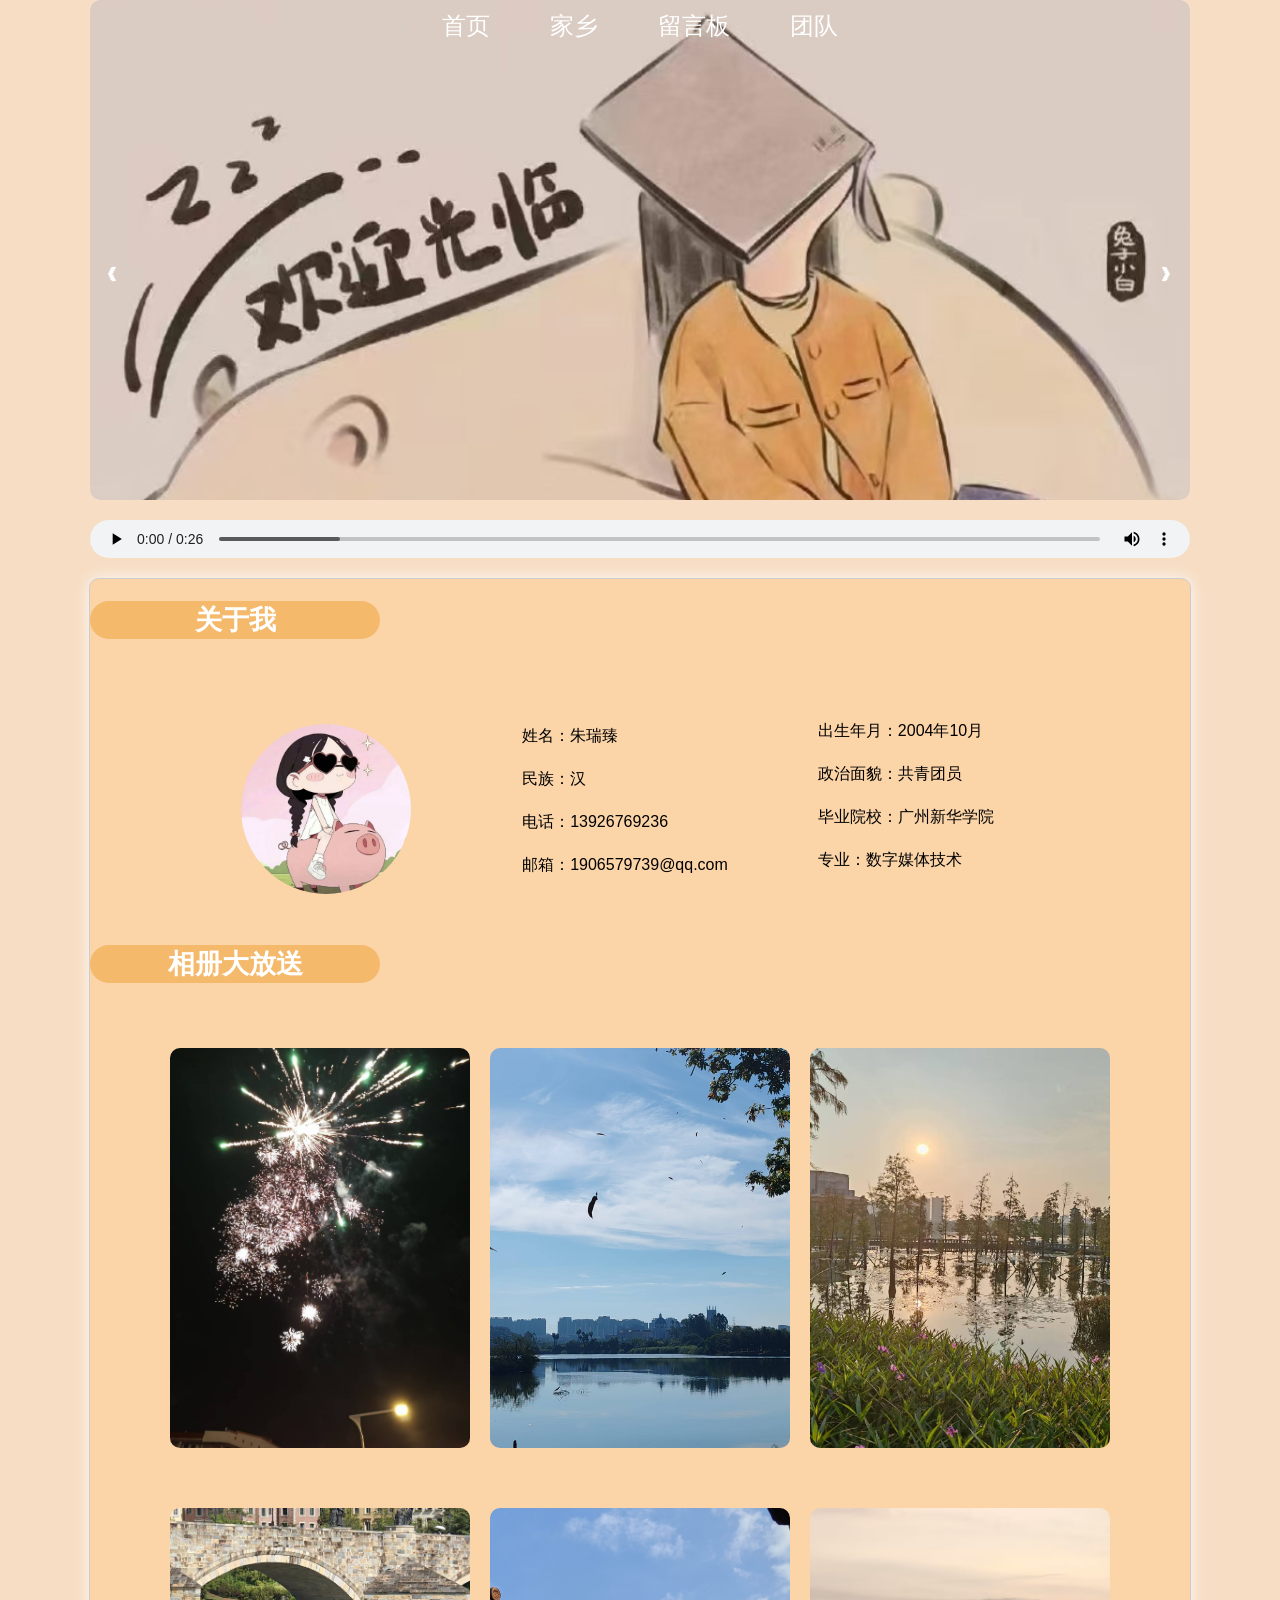
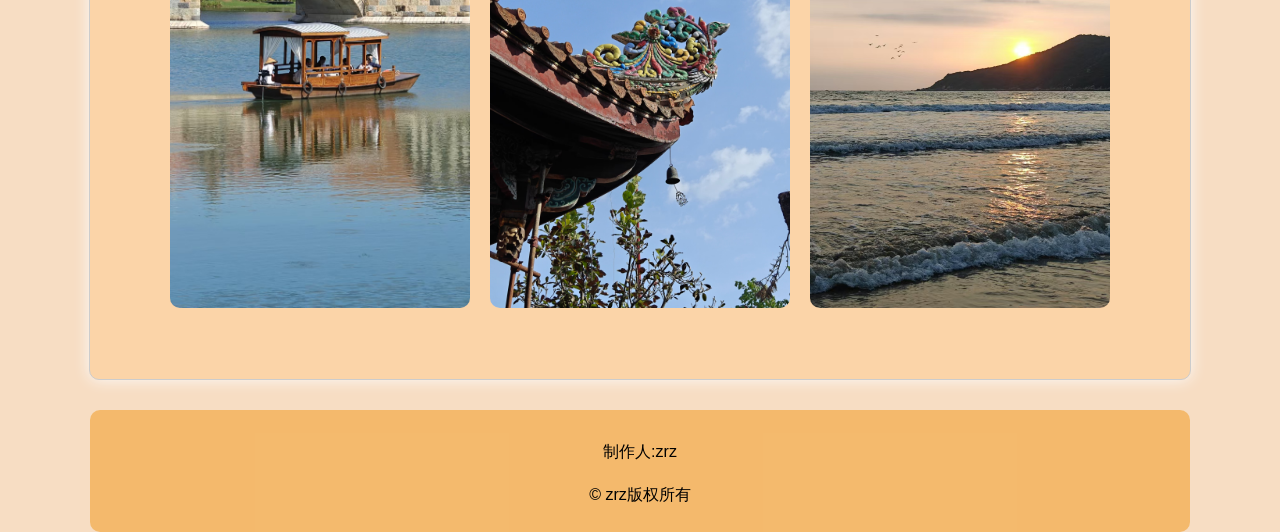
==== index.html @ e739d10a "Add files via upload" ====
<!DOCTYPE html>
<html lang="zh-CN">
<head>
    <meta charset="UTF-8">
    <meta name="viewport" content="width=device-width, initial-scale=1.0">
    <title>个人主页</title>
    <link rel="stylesheet" href="./index.css">
</head>
<body>
<header class="header">
    <div class="slider">
        <div class="slides">
            <div class="slide" id="slide1" style="display: block;">
                <img src="./图片/壁纸1.jpg" alt="壁纸1">
            </div>
            <div class="slide" id="slide2">
                <img src="./图片/壁纸2.jpg" alt="壁纸2">
            </div>
            <div class="slide" id="slide3">
                <img src="./图片/壁纸3.jpg" alt="壁纸3">
            </div>
        </div>
        <a class="prev" onclick="changeSlide(-1)">&#10094;</a>
        <a class="next" onclick="changeSlide(1)">&#10095;</a>
    </div>
</header>
<audio src="./20241006_235935.wav" autoplay controls></audio>
<div class="nav">
        <a href="./index.html">首页</a>
        <a href="./hometown.html">家乡</a>
        <a href="./message.html">留言板</a>
        <a href="">团队</a>
</div>
<span>
<div class="tt">
<h2>关于我</h2>
</div>
<div class="profile">
    <img src="./图片/头像.jpg" alt="Profile Picture"> 
    <div class="profile-info">
        <div class="profile-text">
            <p>姓名：朱瑞臻</p>
            <p>民族：汉</p>
            <p>电话：13926769236</p>
            <p>邮箱：1906579739@qq.com</p>
        </div>
        <div class="profile-text1">
            <p>出生年月：2004年10月</p>
            <p>政治面貌：共青团员</p>
            <p>毕业院校：广州新华学院</p>
            <p>专业：数字媒体技术</p>
        </div>
    </div>
</div>
<div class="tt">
<h2>相册大放送</h2>
</div>
<div class="gallery">
<div class="card" onclick="flipCard(this)">
    <div class="front" style="background-image: url(./图片/01.jpg);"></div>
    <div class="back"><h3>过年放烟花<br>2024年2月10日</h3></div>
</div>
<div class="card" onclick="flipCard(this)">
    <div class="front" style="background-image: url(./图片/02.jpg);"></div>
    <div class="back"><h3>松山湖<br>2023年12月10日</h3></div>
</div>
<div class="card" onclick="flipCard(this)">
    <div class="front" style="background-image: url(./图片/03.jpg);"></div>
    <div class="back"><h3>华阳湖<br>2023年11月26日</h3></div>
</div>
</div>
<div class="gallery">
    <div class="card" onclick="flipCard(this)">
        <div class="front" style="background-image: url(./图片/04.jpg);"></div>
        <div class="back"><h3>松山湖<br>2023年12月10日</h3></div>
    </div>
    <div class="card" onclick="flipCard(this)">
        <div class="front" style="background-image: url(./图片/05.jpg);"></div>
        <div class="back"><h3>开元寺<br>2023年10月4日</h3></div>
    </div>
    <div class="card" onclick="flipCard(this)">
        <div class="front" style="background-image: url(./图片/06.jpg);"></div>
        <div class="back"><h3>南澳岛<br>2023年10月3日</h3></div>
    </div>
</div>
</span>
<div id="back-to-top" title="返回顶部" class="yy">👆</div>
<footer>
    <p>制作人:zrz</p>
    <p>© zrz版权所有</p>
</footer>
</body>
<script src="./scip.js"></script>
</html>
---- index.css ----
body {
    font-family: Arial, sans-serif;
    margin: 0;
    padding: 0;
    display: grid;
    place-items: center;
    height: 100vh;
    background-color: #f7dcc1f4;
}
.nav {
    position: fixed;
    top: 0;
    width: 1200px;
    background-color: transparent;
    z-index: 1000; /* 确保导航栏在最上面 */
    display: flex;
    justify-content: center;
    padding: 10px 0;
}
.nav a {
    color:white;
    padding: 0 20px;
    text-decoration: none;
    margin: 0 10px;
}
.nav a:hover {
    background-color: #f7eabe;
}
.profile {
    display: flex;
    justify-content: center;
    padding: 20px;
    margin-top: 35px; /* 确保个人简介与固定导航栏之间有间隔 */
}
.profile-info {
    display: flex;
    flex-direction: row;
    justify-content: space-between;
    max-width: 800px; /* 根据需要调整宽度 */
}
.profile-text {
    flex: 1;
    margin: 10px 45px;
}
.profile-text1 {
    flex: 1;
    margin: 5px 45px;
}
.profile img {
    border-radius: 50%;
    width: 170px;
    height: 170px;
    margin-right: 66px;
    margin-top: 30px;
}
.gallery {
    display: flex;
    flex-wrap: wrap;
    justify-content: center;
    padding: 20px;
}
.gallery img {
    width: 250px;
    height: 290px;
    margin: 10px;
    border-radius: 5px;
}
footer {
    background-color: #f4b869f4;
    color: white;
    text-align: center;
    padding: 10px;
    width: 1080px;
    border-radius: 10px;
}
p{
    margin-top:22px;
    color: black;
}
a{
    font-size: 1.5em;
    font-weight: 3em;
}
.tt{
 width: 290px;
 line-height: 38px;
 background-color: #f4b869f4;
 color: #fff;
 font-size: 18px;
 margin-bottom: 35px;
 border-radius: 20px;
 text-align: center;
}
.card {
    position: relative;
    transform-style: preserve-3d;
    width: 300px;
    height: 400px;
    margin: 10px;
    transition: transform 0.6s; /* 添加过渡效果 */
    cursor: pointer; /* 鼠标悬停时显示指针 */
    transform: rotateY(0deg);
}
.card div {
    position: absolute;
    left: 0;
    top: 0;
    width: 100%;
    height: 100%;
    backface-visibility: hidden;
}
.front {
    background-size: cover;
    background-position: center;
    border-radius: 10px;
}
.back {
    background-color: #fce2c7; /* 背后文字的背景颜色 */
    color: white; /* 背后文字的颜色 */
    display: flex;
    justify-content: center;
    align-items: center;
    transform: rotateY(180deg);
    text-align: center;
    border-radius: 10px;
}
h3{
    font-size:25px;
    font-family: '楷体';
    
}


.header,
.slider {
    width:1100px;
    height: 500px; /* 根据需要调整 */
    overflow: hidden;
    border-radius: 10px;
    margin-bottom: 20px;
}

.slides {
    display: flex;
    width: 300%; /* 根据图片数量调整 */
    transition: transform 0.5s ease;
}

.slide {
    width: 100%;
    flex: 0 0 auto;
}

.header img {
    width: auto;
    height: 100%;
    object-fit: contain;
}

.prev, .next {
    cursor: pointer;
    position: absolute;
    top: 30%;
    width: auto;
    padding: 16px;
    margin-top: -22px;
    color: white;
    font-weight: bold;
    font-size: 18px;
    transition: 0.6s ease;
    border-radius: 0 3px 3px 0;
    user-select: none;
}
.next {
    margin-left: 1055px;
    border-radius: 3px 0 0 3px;
}
span{
    margin-top: 20px;
    margin-bottom: 30px;
    border-radius: 10px;
    width: 1100px;
    height: 1400px;
    background-color: #fbd4a8;
    box-shadow: 0 0px 15px rgba(251, 250, 250, 1); overflow-x: auto; /* 当内容超出容器高度时显示垂直滚动条 */
    overflow-y: hidden;
    white-space: nowrap;
    border: 1px solid #ccc; /* 为了更清楚地看到容器的边界 */
}
.back-to-top {
    position: fixed;
    bottom: 20px;
    right: 20px;
    display: none;
    padding: 10px 15px;
    border: none;
    background-color: #fdb267;
    color: white;
    cursor: pointer;
    border-radius: 5px;
    z-index: 1000;
}
.yy{
    font-size: 30px;
    margin-bottom: 15px;
}
audio{
    width: 1100px;
    height: 38px;
}
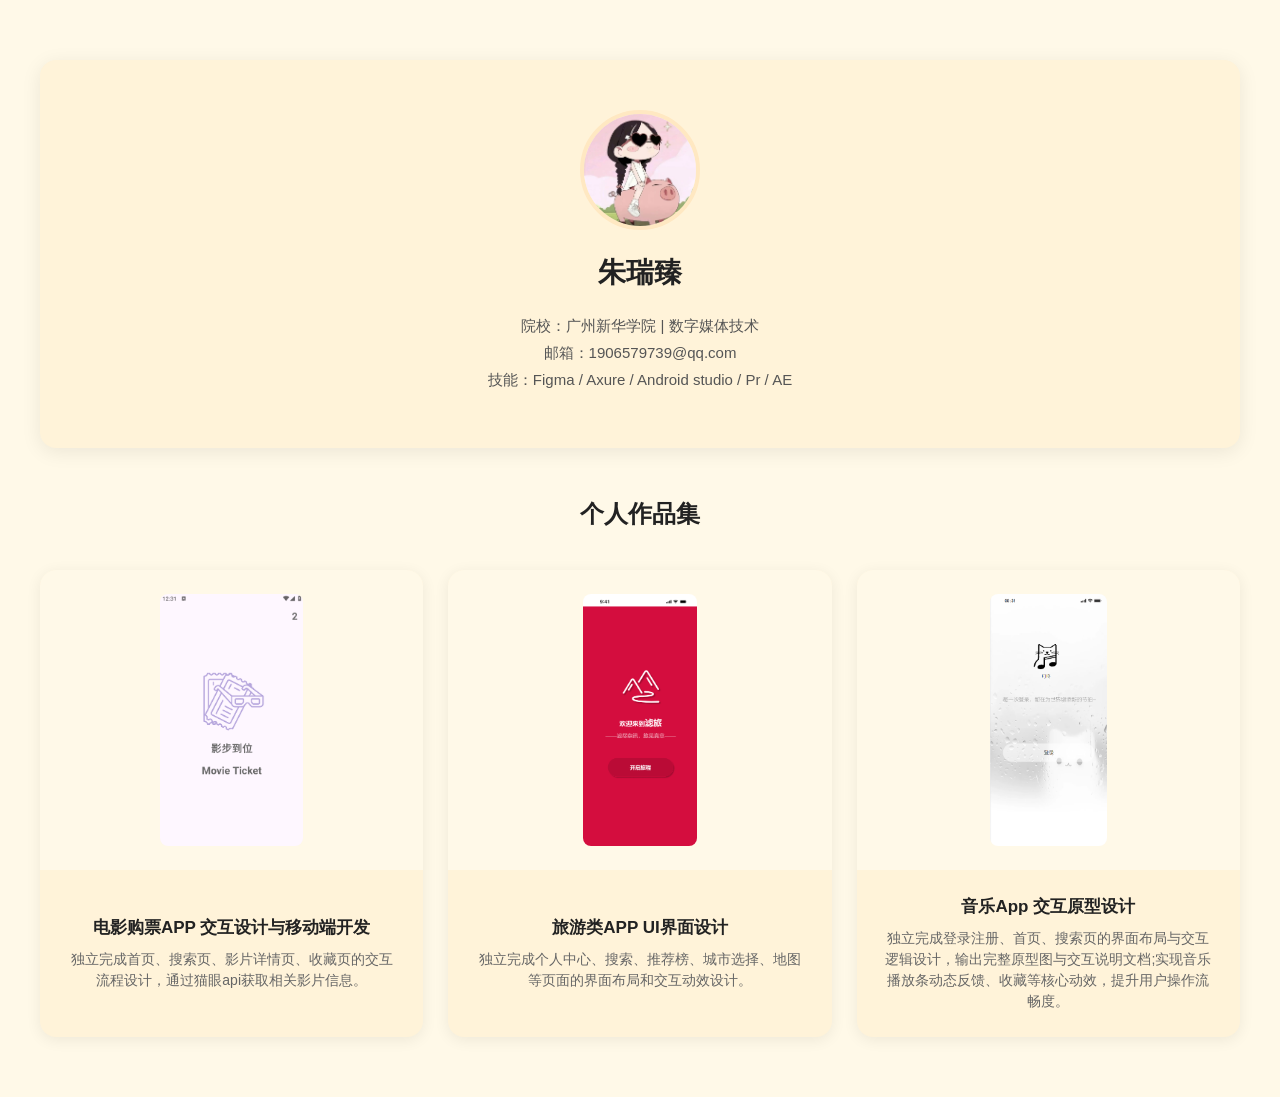
==== commit d0fffb45: "Add files via upload" ====
--- a/index.html
+++ b/index.html
@@ -3,92 +3,70 @@
 <head>
     <meta charset="UTF-8">
     <meta name="viewport" content="width=device-width, initial-scale=1.0">
-    <title>个人主页</title>
-    <link rel="stylesheet" href="./index.css">
+    <title>个人简历 & 作品集</title>
+    <link rel="stylesheet" href="index.css">
 </head>
 <body>
-<header class="header">
-    <div class="slider">
-        <div class="slides">
-            <div class="slide" id="slide1" style="display: block;">
-                <img src="./图片/壁纸1.jpg" alt="壁纸1">
+    <div class="wrap">
+        <!-- 个人信息区域 -->
+        <section class="info-section">
+            <div class="avatar">
+                <img src="./图片/头像.jpg" alt="头像">
             </div>
-            <div class="slide" id="slide2">
-                <img src="./图片/壁纸2.jpg" alt="壁纸2">
+            <h2 class="name">朱瑞臻</h2>
+            <div class="contact">
+                <p>院校：广州新华学院 | 数字媒体技术</p>
+                <p>邮箱：1906579739@qq.com</p>
+                <p>技能：Figma / Axure / Android studio / Pr / AE</p>
             </div>
-            <div class="slide" id="slide3">
-                <img src="./图片/壁纸3.jpg" alt="壁纸3">
+        </section>
+
+        <!-- 作品集标题 -->
+        <div class="works-title">
+            <h3>个人作品集</h3>
+        </div>
+
+        <!-- 3个作品同一行 -->
+        <div class="works-list">
+            <!-- 作品1 -->
+             <a href="ybdw.html"> 
+            <div class="work-card">
+                <div class="work-img">
+                    <img src="./图片/11.png" alt="作品截图">
+                </div>
+                <div class="work-desc">
+                    <h4>电影购票APP 交互设计与移动端开发</h4>
+                    <p>独立完成首页、搜索页、影片详情页、收藏页的交互流程设计，通过猫眼api获取相关影片信息。</p>
+                </div>
             </div>
-        </div>
-        <a class="prev" onclick="changeSlide(-1)">&#10094;</a>
-        <a class="next" onclick="changeSlide(1)">&#10095;</a>
-    </div>
-</header>
-<audio src="./20241006_235935.wav" autoplay controls></audio>
-<div class="nav">
-        <a href="./index.html">首页</a>
-        <a href="./hometown.html">家乡</a>
-        <a href="./message.html">留言板</a>
-        <a href="">团队</a>
-</div>
-<span>
-<div class="tt">
-<h2>关于我</h2>
-</div>
-<div class="profile">
-    <img src="./图片/头像.jpg" alt="Profile Picture"> 
-    <div class="profile-info">
-        <div class="profile-text">
-            <p>姓名：朱瑞臻</p>
-            <p>民族：汉</p>
-            <p>电话：13926769236</p>
-            <p>邮箱：1906579739@qq.com</p>
-        </div>
-        <div class="profile-text1">
-            <p>出生年月：2004年10月</p>
-            <p>政治面貌：共青团员</p>
-            <p>毕业院校：广州新华学院</p>
-            <p>专业：数字媒体技术</p>
+             </a>
+
+            <!-- 作品2 -->
+             <a href="ll.html"> 
+            <div class="work-card">
+                <div class="work-img">
+                    <img src="./图片/10.png" alt="作品截图">
+                </div>
+                <div class="work-desc">
+                    <h4>旅游类APP UI界面设计</h4>
+                    <p>独立完成个人中心、搜索、推荐榜、城市选择、地图等页面的界面布局和交互动效设计。</p>
+                </div>
+            </div>
+             </a>
+
+            <!-- 作品3 -->
+             <a href="dd.html"> 
+            <div class="work-card">
+                <div class="work-img">
+                    <img src="./图片/6.png" alt="作品截图">
+                </div>
+                <div class="work-desc">
+                    <h4>音乐App 交互原型设计</h4>
+                    <p>独立完成登录注册、首页、搜索页的界面布局与交互逻辑设计，输出完整原型图与交互说明文档;实现音乐播放条动态反馈、收藏等核心动效，提升用户操作流畅度。</p>
+                </div>
+            </div>
+            </a>
         </div>
     </div>
-</div>
-<div class="tt">
-<h2>相册大放送</h2>
-</div>
-<div class="gallery">
-<div class="card" onclick="flipCard(this)">
-    <div class="front" style="background-image: url(./图片/01.jpg);"></div>
-    <div class="back"><h3>过年放烟花<br>2024年2月10日</h3></div>
-</div>
-<div class="card" onclick="flipCard(this)">
-    <div class="front" style="background-image: url(./图片/02.jpg);"></div>
-    <div class="back"><h3>松山湖<br>2023年12月10日</h3></div>
-</div>
-<div class="card" onclick="flipCard(this)">
-    <div class="front" style="background-image: url(./图片/03.jpg);"></div>
-    <div class="back"><h3>华阳湖<br>2023年11月26日</h3></div>
-</div>
-</div>
-<div class="gallery">
-    <div class="card" onclick="flipCard(this)">
-        <div class="front" style="background-image: url(./图片/04.jpg);"></div>
-        <div class="back"><h3>松山湖<br>2023年12月10日</h3></div>
-    </div>
-    <div class="card" onclick="flipCard(this)">
-        <div class="front" style="background-image: url(./图片/05.jpg);"></div>
-        <div class="back"><h3>开元寺<br>2023年10月4日</h3></div>
-    </div>
-    <div class="card" onclick="flipCard(this)">
-        <div class="front" style="background-image: url(./图片/06.jpg);"></div>
-        <div class="back"><h3>南澳岛<br>2023年10月3日</h3></div>
-    </div>
-</div>
-</span>
-<div id="back-to-top" title="返回顶部" class="yy">👆</div>
-<footer>
-    <p>制作人:zrz</p>
-    <p>© zrz版权所有</p>
-</footer>
 </body>
-<script src="./scip.js"></script>
 </html>
--- a/index.css
+++ b/index.css
@@ -1,210 +1,240 @@
-body {
-    font-family: Arial, sans-serif;
+* {
     margin: 0;
     padding: 0;
+    box-sizing: border-box;
+    font-family: "Microsoft YaHei", sans-serif;
+    text-decoration: none !important;
+}
+
+a {
+    text-decoration: none !important;
+}
+
+body {
+    background-color: #fff9e8;
+    padding: 60px 30px;
+    display: flex;
+    justify-content: center;
+}
+
+.wrap {
+    max-width: 1200px;
+    width: 100%;
+}
+
+/* 个人信息卡片 */
+.info-section {
+    background: #fff3d9;
+    border-radius: 16px;
+    padding: 50px 40px;
+    text-align: center;
+    box-shadow: 0 4px 20px rgba(0,0,0,0.08);
+    margin-bottom: 50px;
+}
+
+.avatar img {
+    width: 120px;
+    height: 120px;
+    border-radius: 50%;
+    object-fit: cover;
+    border: 4px solid #ffe8c2;
+    margin-bottom: 20px;
+}
+
+.name {
+    font-size: 28px;
+    color: #222;
+    margin-bottom: 25px;
+}
+
+.contact p {
+    font-size: 15px;
+    color: #555;
+    margin: 8px 0;
+}
+
+/* 标题 */
+.works-title {
+    text-align: center;
+    margin-bottom: 40px;
+}
+
+.works-title h3 {
+    font-size: 24px;
+    color: #222;
+}
+
+/* 首页卡片布局 */
+.works-list {
     display: grid;
-    place-items: center;
-    height: 100vh;
-    background-color: #f7dcc1f4;
-}
-.nav {
-    position: fixed;
-    top: 0;
-    width: 1200px;
-    background-color: transparent;
-    z-index: 1000; /* 确保导航栏在最上面 */
-    display: flex;
-    justify-content: center;
-    padding: 10px 0;
-}
-.nav a {
-    color:white;
-    padding: 0 20px;
-    text-decoration: none;
-    margin: 0 10px;
-}
-.nav a:hover {
-    background-color: #f7eabe;
-}
-.profile {
-    display: flex;
-    justify-content: center;
-    padding: 20px;
-    margin-top: 35px; /* 确保个人简介与固定导航栏之间有间隔 */
-}
-.profile-info {
-    display: flex;
-    flex-direction: row;
-    justify-content: space-between;
-    max-width: 800px; /* 根据需要调整宽度 */
-}
-.profile-text {
-    flex: 1;
-    margin: 10px 45px;
-}
-.profile-text1 {
-    flex: 1;
-    margin: 5px 45px;
-}
-.profile img {
-    border-radius: 50%;
-    width: 170px;
-    height: 170px;
-    margin-right: 66px;
-    margin-top: 30px;
-}
-.gallery {
-    display: flex;
-    flex-wrap: wrap;
-    justify-content: center;
-    padding: 20px;
-}
-.gallery img {
-    width: 250px;
-    height: 290px;
-    margin: 10px;
-    border-radius: 5px;
-}
-footer {
-    background-color: #f4b869f4;
-    color: white;
-    text-align: center;
+    grid-template-columns: repeat(3, 1fr);
+    gap: 25px;
+    justify-content: center;
+}
+
+.work-card {
+    background: #fff3d9;
+    border-radius: 16px;
+    overflow: hidden;
+    box-shadow: 0 3px 15px rgba(0,0,0,0.07);
+    transition: all 0.3s ease;
+    display: flex;
+    flex-direction: column;
+    height: 100%;
+    text-decoration: none !important;
+}
+
+.work-card:hover {
+    transform: translateY(-6px);
+    box-shadow: 0 10px 25px rgba(0, 0, 0, 0.1);
+}
+
+.work-img {
+    width: 100%;
+    height: 300px;
+    display: flex;
+    justify-content: center;
+    align-items: center;
+    background: #fff9e8;
     padding: 10px;
-    width: 1080px;
+}
+
+.work-img img {
+    max-height: 90%;
+    max-width: 90%;
+    object-fit: contain;
+    border-radius: 8px;
+}
+
+.work-desc {
+    padding: 25px;
+    flex-grow: 1;
+    display: flex;
+    flex-direction: column;
+    justify-content: center;
+    text-align: center;
+}
+
+.work-desc h4 {
+    font-size: 17px;
+    margin-bottom: 10px;
+    color: #222;
+    font-weight: 600;
+}
+
+.work-desc p {
+    font-size: 14px;
+    color: #666;
+    line-height: 1.5;
+}
+
+/* 单个作品详情页 */
+.project-page {
+    max-width: 850px;
+    margin: 0 auto;
+    text-align: center;
+}
+
+.project-title {
+    margin-bottom: 40px;
+}
+
+.project-title h2 {
+    font-size: 26px;
+    color: #333;
+}
+
+/* 图片外层卡片 */
+.project-img-box {
+    background: #fff3d9;
+    border-radius: 14px;
+    padding: 40px 20px;
+    margin-bottom: 40px;
+    box-shadow: 0 3px 12px rgba(0,0,0,0.07);
+    width: 100%;
+    overflow: hidden;
+}
+
+/* 横向滚动容器 */
+.img-scroll-wrap {
+    display: flex;
+    gap: 35px;
+    overflow-x: auto;
+    overflow-y: hidden;
+    padding: 20px 10px;
+}
+
+/* 单张图片固定高度，自适应宽度 */
+.img-scroll-wrap img {
+    height: 420px;
+    width: auto;
+    flex-shrink: 0;
     border-radius: 10px;
-}
-p{
-    margin-top:22px;
-    color: black;
-}
-a{
-    font-size: 1.5em;
-    font-weight: 3em;
-}
-.tt{
- width: 290px;
- line-height: 38px;
- background-color: #f4b869f4;
- color: #fff;
- font-size: 18px;
- margin-bottom: 35px;
- border-radius: 20px;
- text-align: center;
-}
-.card {
-    position: relative;
-    transform-style: preserve-3d;
-    width: 300px;
-    height: 400px;
-    margin: 10px;
-    transition: transform 0.6s; /* 添加过渡效果 */
-    cursor: pointer; /* 鼠标悬停时显示指针 */
-    transform: rotateY(0deg);
-}
-.card div {
-    position: absolute;
-    left: 0;
-    top: 0;
-    width: 100%;
-    height: 100%;
-    backface-visibility: hidden;
-}
-.front {
-    background-size: cover;
-    background-position: center;
+    object-fit: contain;
+}
+
+/* 滚动条美化 */
+.img-scroll-wrap::-webkit-scrollbar {
+    height: 6px;
+}
+.img-scroll-wrap::-webkit-scrollbar-thumb {
+    background: #e0c9a6;
+    border-radius: 3px;
+}
+
+/* 视频模块 */
+.project-video-box {
+    background: #fff3d9;
+    border-radius: 14px;
+    padding: 40px;
+    margin-bottom: 40px;
+    box-shadow: 0 3px 12px rgba(0,0,0,0.07);
+    width: 100%;
+}
+
+.project-video-box video {
+    width: 100%;
+    max-height: 450px;
     border-radius: 10px;
-}
-.back {
-    background-color: #fce2c7; /* 背后文字的背景颜色 */
-    color: white; /* 背后文字的颜色 */
-    display: flex;
-    justify-content: center;
-    align-items: center;
-    transform: rotateY(180deg);
-    text-align: center;
+    outline: none;
+    object-fit: contain;
+}
+
+/* 项目介绍 */
+.project-info-box {
+    background: #fff3d9;
+    border-radius: 14px;
+    padding: 40px;
+    text-align: left;
+    line-height: 1.8;
+    font-size: 15px;
+    color: #444;
+    box-shadow: 0 3px 12px rgba(0,0,0,0.07);
+    margin-bottom: 40px;
+}
+
+.project-info-box h3 {
+    margin-bottom: 20px;
+    font-size: 20px;
+    color: #222;
+    text-align: center;
+}
+
+/* 返回按钮 */
+.back-btn {
+    margin-top: 20px;
+    text-align: center;
+}
+.back-btn a {
+    display: inline-block;
+    padding: 10px 24px;
+    background: #ffe8c2;
+    color: #333;
     border-radius: 10px;
-}
-h3{
-    font-size:25px;
-    font-family: '楷体';
-    
-}
-
-
-.header,
-.slider {
-    width:1100px;
-    height: 500px; /* 根据需要调整 */
-    overflow: hidden;
-    border-radius: 10px;
-    margin-bottom: 20px;
-}
-
-.slides {
-    display: flex;
-    width: 300%; /* 根据图片数量调整 */
-    transition: transform 0.5s ease;
-}
-
-.slide {
-    width: 100%;
-    flex: 0 0 auto;
-}
-
-.header img {
-    width: auto;
-    height: 100%;
-    object-fit: contain;
-}
-
-.prev, .next {
-    cursor: pointer;
-    position: absolute;
-    top: 30%;
-    width: auto;
-    padding: 16px;
-    margin-top: -22px;
-    color: white;
-    font-weight: bold;
-    font-size: 18px;
-    transition: 0.6s ease;
-    border-radius: 0 3px 3px 0;
-    user-select: none;
-}
-.next {
-    margin-left: 1055px;
-    border-radius: 3px 0 0 3px;
-}
-span{
-    margin-top: 20px;
-    margin-bottom: 30px;
-    border-radius: 10px;
-    width: 1100px;
-    height: 1400px;
-    background-color: #fbd4a8;
-    box-shadow: 0 0px 15px rgba(251, 250, 250, 1); overflow-x: auto; /* 当内容超出容器高度时显示垂直滚动条 */
-    overflow-y: hidden;
-    white-space: nowrap;
-    border: 1px solid #ccc; /* 为了更清楚地看到容器的边界 */
-}
-.back-to-top {
-    position: fixed;
-    bottom: 20px;
-    right: 20px;
-    display: none;
-    padding: 10px 15px;
-    border: none;
-    background-color: #fdb267;
-    color: white;
-    cursor: pointer;
-    border-radius: 5px;
-    z-index: 1000;
-}
-.yy{
-    font-size: 30px;
-    margin-bottom: 15px;
-}
-audio{
-    width: 1100px;
-    height: 38px;
+    font-size: 15px;
+    transition: 0.3s;
+    text-decoration: none !important;
+}
+.back-btn a:hover {
+    background: #f9dba7;
 }
